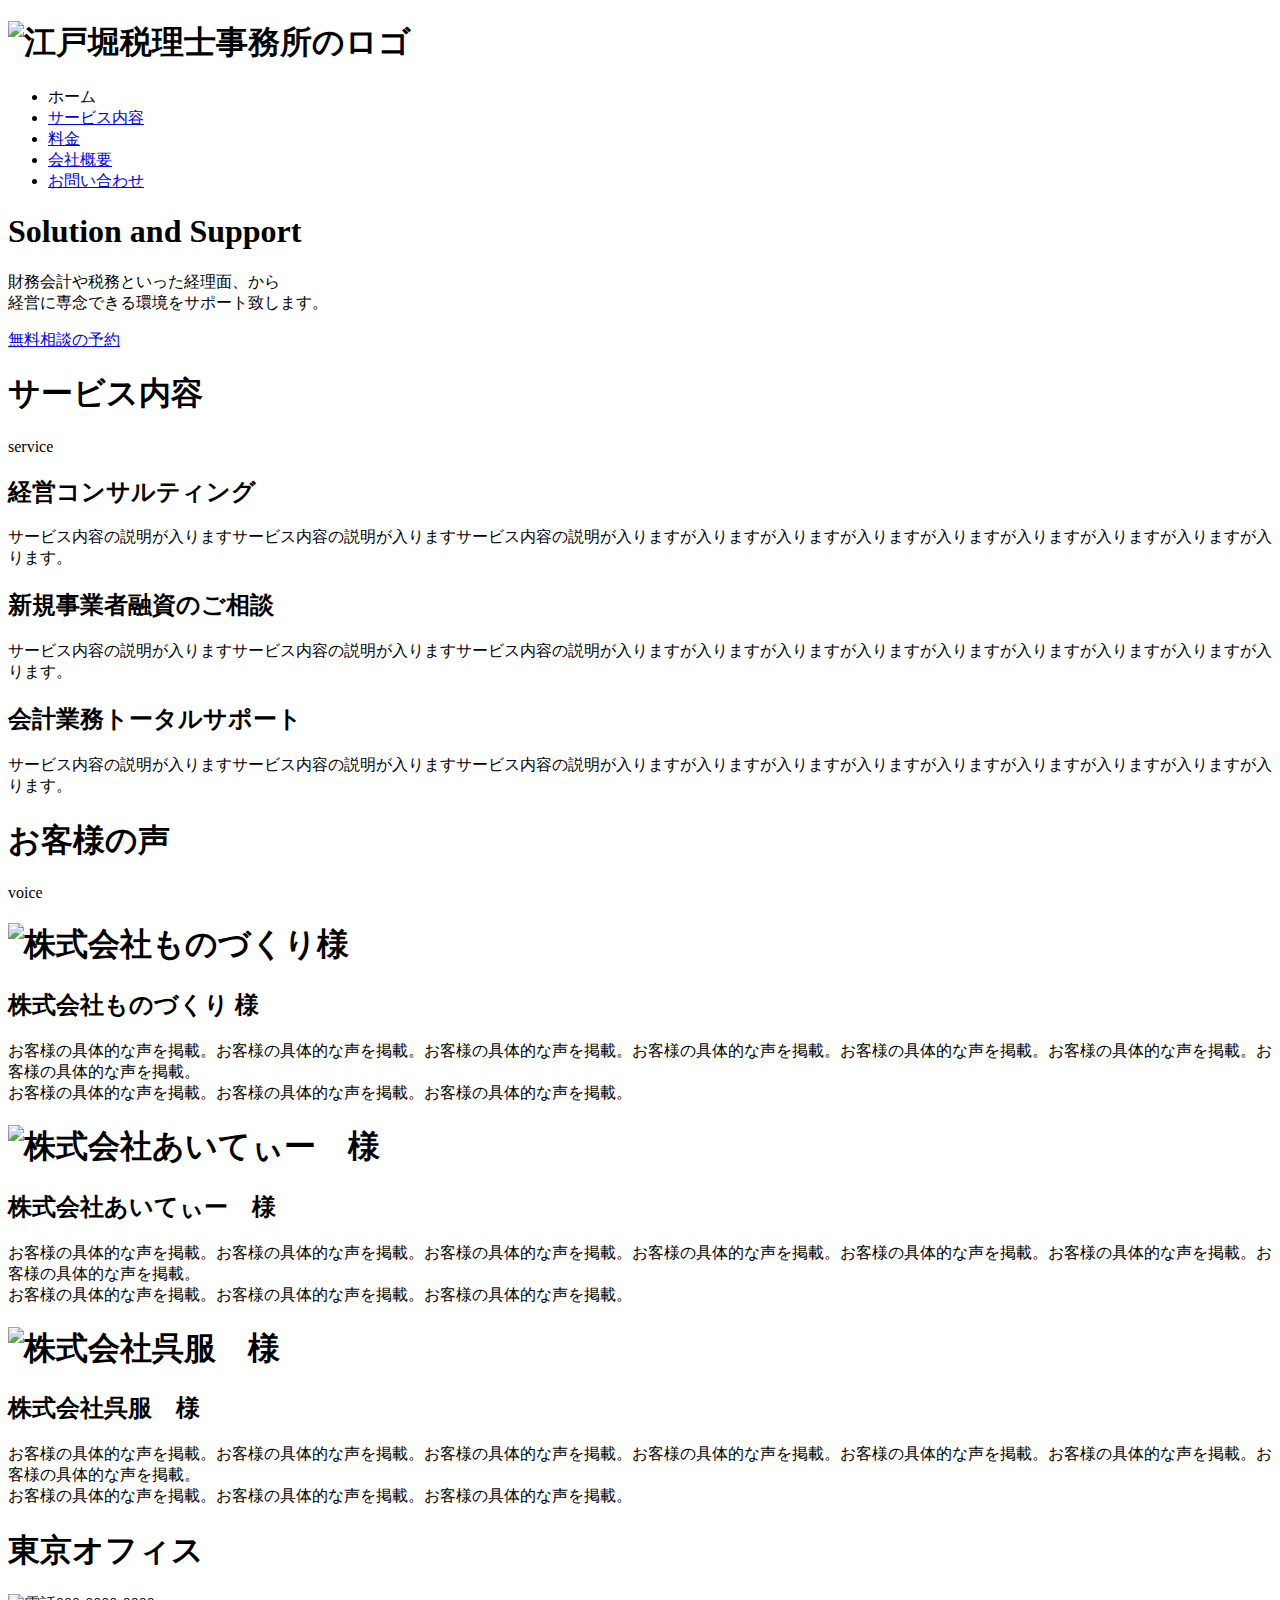
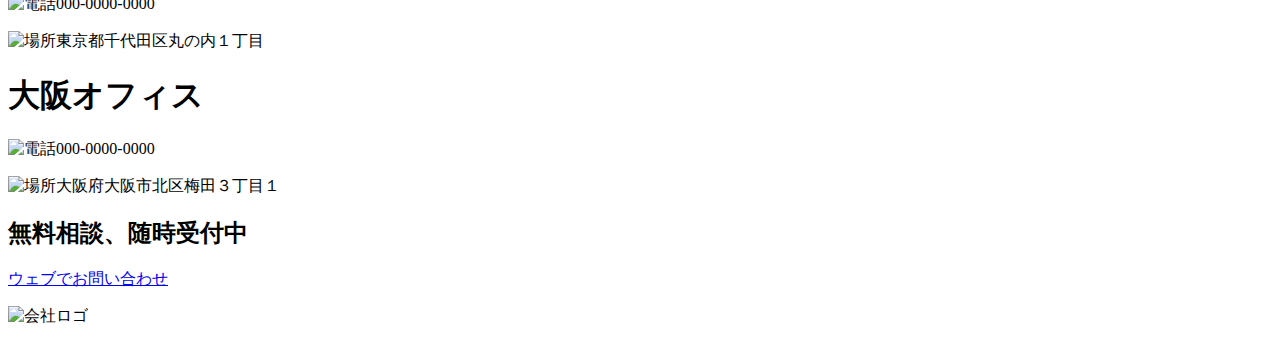
==== index.html @ 5363bdca "Create index.html" ====
<!DOCTYPE html>
<html lang="ja">

<head>
    <meta charset="UTF-8">
    <meta http-equiv="X-UA-Compatible" content="IE=edge">
    <meta name="viewport" content="width=device-width, initial-scale=1">
    <title>江戸堀税理士事務所</title>
    <link rel="stylesheet" href="css/reset.css">
    <link rel="stylesheet" href="css/index.css">
    <link rel="icon" href="img/blue.jpg" type="image/vnd.microsoft.icon">
</head>

<body>
    <header>
        <div class="inner flex">
            <div class="logo">
                <h1><img src="../税務署/img/logo.png" alt="江戸堀税理士事務所のロゴ"></h1>
            </div>
            <div class="top-menu">
                <nav>
                    <ul class="flex">
                        <li><a href="index.html"></a>ホーム</li>
                        <li><a href="#">サービス内容</a></li>
                        <li><a href="#">料金</a></li>
                        <li><a href="next.html">会社概要</a></li>
                        <li><a href="#">お問い合わせ</a></li>
                    </ul>
                </nav>
            </div>
        </div>
    </header>

    <main>
        <section>
            <div class="top-img">
                <div class="top-text">
                    <h1>Solution and Support</h1>
                    <p>財務会計や税務といった経理面、から<br>経営に専念できる環境をサポート致します。</p>
                    <a class="btn" href="#">無料相談の予約</a>
                </div>
            </div>
        </section>

        <section class="service">
            <div class="serviceContents">
                <h1>サービス内容</h1>
                <p>service</p>
            </div>
            <div class="item">
                <div class="menu">
                    <h2><span>経営コンサルティング</span></h2>
                    <p>サービス内容の説明が入りますサービス内容の説明が入りますサービス内容の説明が入りますが入りますが入りますが入りますが入りますが入りますが入りますが入りますが入ります。
                    </p>
                </div>
                <div class="menu">
                    <h2><span>新規事業者融資のご相談</span></h2>
                    <p>サービス内容の説明が入りますサービス内容の説明が入りますサービス内容の説明が入りますが入りますが入りますが入りますが入りますが入りますが入りますが入りますが入ります。
                    </p>
                </div>
                <div class="menu">
                    <h2><span>会計業務トータルサポート</span></h2>
                    <p>サービス内容の説明が入りますサービス内容の説明が入りますサービス内容の説明が入りますが入りますが入りますが入りますが入りますが入りますが入りますが入りますが入ります。
                    </p>
                </div>
            </div>
        </section>
        <section class="voice">
            <div class="Customervoice">
                <h1>お客様の声</h1>
                <p>voice</p>
            </div>
            <div class="Manufacturing">
                <div class="contain">
                    <h1><img src="../税務署/img/voice1.jpg" alt="株式会社ものづくり様"></h1>
                    <h2>株式会社ものづくり 様</h2>
                    <p>お客様の具体的な声を掲載。お客様の具体的な声を掲載。お客様の具体的な声を掲載。お客様の具体的な声を掲載。お客様の具体的な声を掲載。お客様の具体的な声を掲載。お客様の具体的な声を掲載。
                        <br>お客様の具体的な声を掲載。お客様の具体的な声を掲載。お客様の具体的な声を掲載。
                    </p>
                </div>
                <div class="contain">
                    <h1><img src="../税務署/img/voice2.jpg" alt="株式会社あいてぃー　様"></h1>
                    <h2>株式会社あいてぃー　様</h2>
                    <p>お客様の具体的な声を掲載。お客様の具体的な声を掲載。お客様の具体的な声を掲載。お客様の具体的な声を掲載。お客様の具体的な声を掲載。お客様の具体的な声を掲載。お客様の具体的な声を掲載。
                        <br>お客様の具体的な声を掲載。お客様の具体的な声を掲載。お客様の具体的な声を掲載。
                    </p>
                </div>
                <div class="contain">
                    <h1><img src="../税務署/img/voice3.jpg" alt="株式会社呉服　様"></h1>
                    <h2>株式会社呉服　様</h2>
                    <p>お客様の具体的な声を掲載。お客様の具体的な声を掲載。お客様の具体的な声を掲載。お客様の具体的な声を掲載。お客様の具体的な声を掲載。お客様の具体的な声を掲載。お客様の具体的な声を掲載。
                        <br>お客様の具体的な声を掲載。お客様の具体的な声を掲載。お客様の具体的な声を掲載。
                </div>
            </div>
        </section>
        <section class="web">
            <div class="alloffice">
                <div class="office">
                    <h1>東京オフィス</h1>
                    <p><img src="img/b.png" alt="電話">000-0000-0000</p>
                    <p><img src="img/a.png" alt="場所"><span>東京都千代田区丸の内１丁目</span></p>
                </div>
                <div class="office">
                    <h1>大阪オフィス</h1>
                    <p><img src="img/b.png" alt="電話">000-0000-0000</p>
                    <p><img src="img/a.png" alt="場所"><span>大阪府大阪市北区梅田３丁目１</span></p>
                </div>
                <div class="consultation">
                    <h2>無料相談、随時受付中</h2>
                    <a class="Contact" href="#">ウェブでお問い合わせ</a>
                </div>
            </div>

        </section>



    </main>
    <footer>
        <p><img src="../税務署/img/logo_footer.png" alt="会社ロゴ"></p>
    </footer>
</body>

</html>
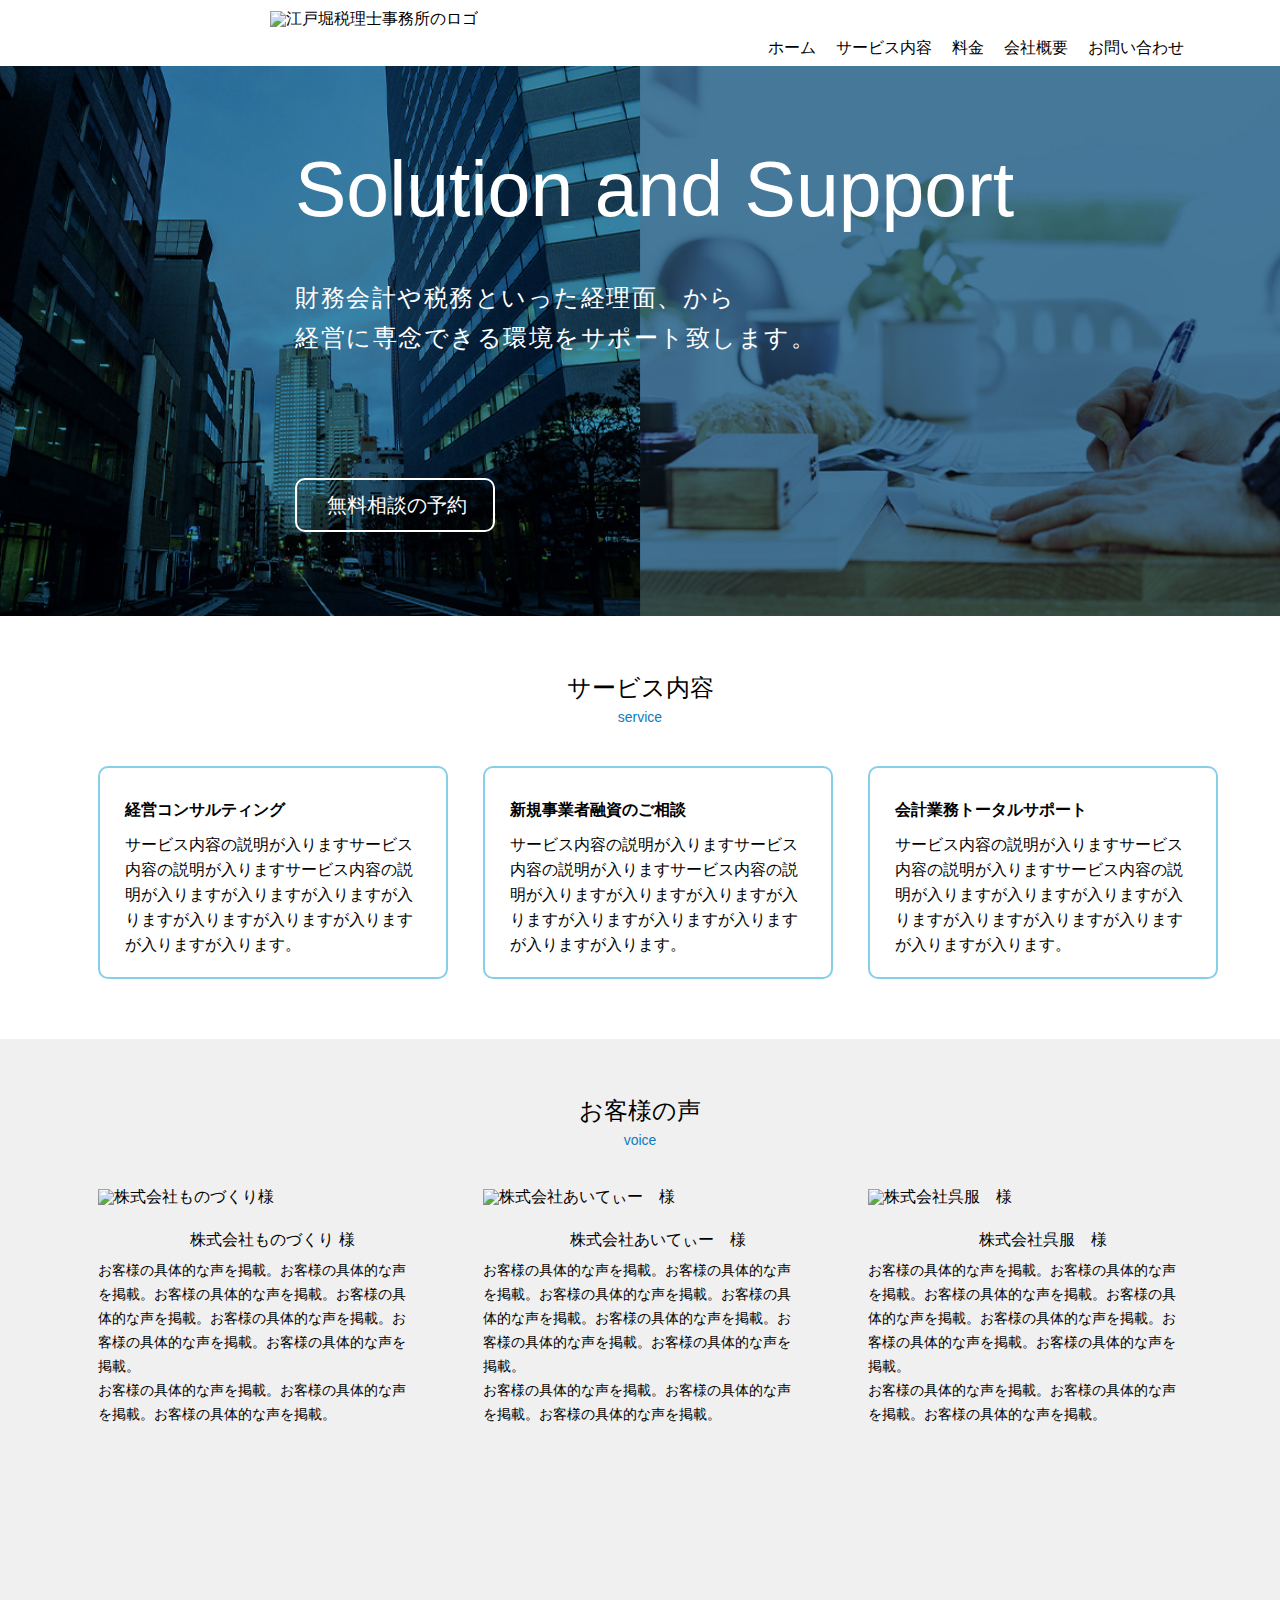
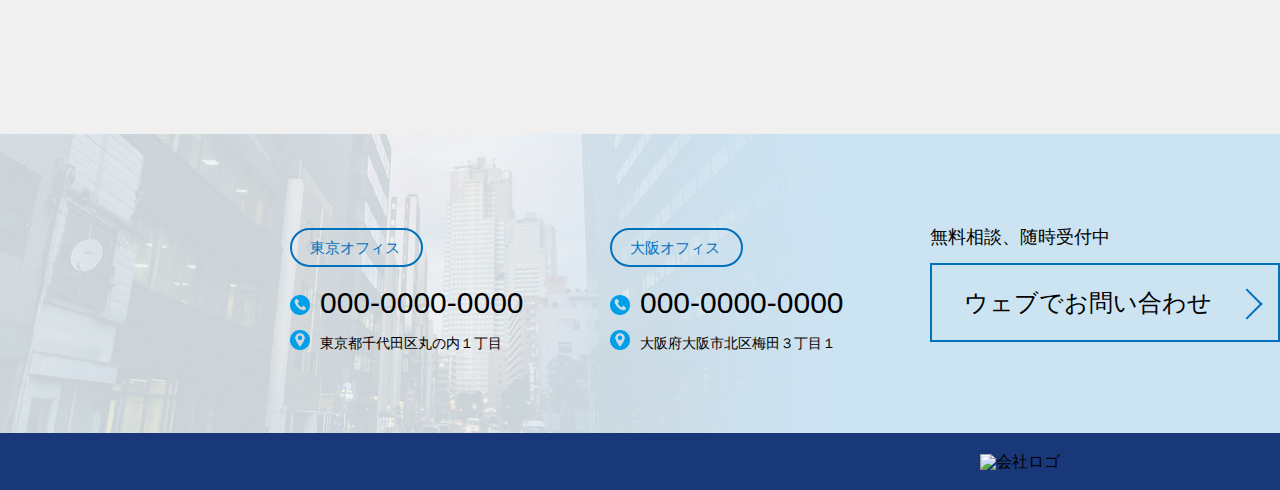
==== commit 7d23f4a5: "Add files via upload" ====
--- a/index.html
+++ b/index.html
@@ -1,124 +1,124 @@
-<!DOCTYPE html>
-<html lang="ja">
-
-<head>
-    <meta charset="UTF-8">
-    <meta http-equiv="X-UA-Compatible" content="IE=edge">
-    <meta name="viewport" content="width=device-width, initial-scale=1">
-    <title>江戸堀税理士事務所</title>
-    <link rel="stylesheet" href="css/reset.css">
-    <link rel="stylesheet" href="css/index.css">
-    <link rel="icon" href="img/blue.jpg" type="image/vnd.microsoft.icon">
-</head>
-
-<body>
-    <header>
-        <div class="inner flex">
-            <div class="logo">
-                <h1><img src="../税務署/img/logo.png" alt="江戸堀税理士事務所のロゴ"></h1>
-            </div>
-            <div class="top-menu">
-                <nav>
-                    <ul class="flex">
-                        <li><a href="index.html"></a>ホーム</li>
-                        <li><a href="#">サービス内容</a></li>
-                        <li><a href="#">料金</a></li>
-                        <li><a href="next.html">会社概要</a></li>
-                        <li><a href="#">お問い合わせ</a></li>
-                    </ul>
-                </nav>
-            </div>
-        </div>
-    </header>
-
-    <main>
-        <section>
-            <div class="top-img">
-                <div class="top-text">
-                    <h1>Solution and Support</h1>
-                    <p>財務会計や税務といった経理面、から<br>経営に専念できる環境をサポート致します。</p>
-                    <a class="btn" href="#">無料相談の予約</a>
-                </div>
-            </div>
-        </section>
-
-        <section class="service">
-            <div class="serviceContents">
-                <h1>サービス内容</h1>
-                <p>service</p>
-            </div>
-            <div class="item">
-                <div class="menu">
-                    <h2><span>経営コンサルティング</span></h2>
-                    <p>サービス内容の説明が入りますサービス内容の説明が入りますサービス内容の説明が入りますが入りますが入りますが入りますが入りますが入りますが入りますが入りますが入ります。
-                    </p>
-                </div>
-                <div class="menu">
-                    <h2><span>新規事業者融資のご相談</span></h2>
-                    <p>サービス内容の説明が入りますサービス内容の説明が入りますサービス内容の説明が入りますが入りますが入りますが入りますが入りますが入りますが入りますが入りますが入ります。
-                    </p>
-                </div>
-                <div class="menu">
-                    <h2><span>会計業務トータルサポート</span></h2>
-                    <p>サービス内容の説明が入りますサービス内容の説明が入りますサービス内容の説明が入りますが入りますが入りますが入りますが入りますが入りますが入りますが入りますが入ります。
-                    </p>
-                </div>
-            </div>
-        </section>
-        <section class="voice">
-            <div class="Customervoice">
-                <h1>お客様の声</h1>
-                <p>voice</p>
-            </div>
-            <div class="Manufacturing">
-                <div class="contain">
-                    <h1><img src="../税務署/img/voice1.jpg" alt="株式会社ものづくり様"></h1>
-                    <h2>株式会社ものづくり 様</h2>
-                    <p>お客様の具体的な声を掲載。お客様の具体的な声を掲載。お客様の具体的な声を掲載。お客様の具体的な声を掲載。お客様の具体的な声を掲載。お客様の具体的な声を掲載。お客様の具体的な声を掲載。
-                        <br>お客様の具体的な声を掲載。お客様の具体的な声を掲載。お客様の具体的な声を掲載。
-                    </p>
-                </div>
-                <div class="contain">
-                    <h1><img src="../税務署/img/voice2.jpg" alt="株式会社あいてぃー　様"></h1>
-                    <h2>株式会社あいてぃー　様</h2>
-                    <p>お客様の具体的な声を掲載。お客様の具体的な声を掲載。お客様の具体的な声を掲載。お客様の具体的な声を掲載。お客様の具体的な声を掲載。お客様の具体的な声を掲載。お客様の具体的な声を掲載。
-                        <br>お客様の具体的な声を掲載。お客様の具体的な声を掲載。お客様の具体的な声を掲載。
-                    </p>
-                </div>
-                <div class="contain">
-                    <h1><img src="../税務署/img/voice3.jpg" alt="株式会社呉服　様"></h1>
-                    <h2>株式会社呉服　様</h2>
-                    <p>お客様の具体的な声を掲載。お客様の具体的な声を掲載。お客様の具体的な声を掲載。お客様の具体的な声を掲載。お客様の具体的な声を掲載。お客様の具体的な声を掲載。お客様の具体的な声を掲載。
-                        <br>お客様の具体的な声を掲載。お客様の具体的な声を掲載。お客様の具体的な声を掲載。
-                </div>
-            </div>
-        </section>
-        <section class="web">
-            <div class="alloffice">
-                <div class="office">
-                    <h1>東京オフィス</h1>
-                    <p><img src="img/b.png" alt="電話">000-0000-0000</p>
-                    <p><img src="img/a.png" alt="場所"><span>東京都千代田区丸の内１丁目</span></p>
-                </div>
-                <div class="office">
-                    <h1>大阪オフィス</h1>
-                    <p><img src="img/b.png" alt="電話">000-0000-0000</p>
-                    <p><img src="img/a.png" alt="場所"><span>大阪府大阪市北区梅田３丁目１</span></p>
-                </div>
-                <div class="consultation">
-                    <h2>無料相談、随時受付中</h2>
-                    <a class="Contact" href="#">ウェブでお問い合わせ</a>
-                </div>
-            </div>
-
-        </section>
-
-
-
-    </main>
-    <footer>
-        <p><img src="../税務署/img/logo_footer.png" alt="会社ロゴ"></p>
-    </footer>
-</body>
-
-</html>
+<!DOCTYPE html>
+<html lang="ja">
+
+<head>
+    <meta charset="UTF-8">
+    <meta http-equiv="X-UA-Compatible" content="IE=edge">
+    <meta name="viewport" content="width=device-width, initial-scale=1">
+    <title>江戸堀税理士事務所</title>
+    <link rel="stylesheet" href="css/reset.css">
+    <link rel="stylesheet" href="css/index.css">
+    <link rel="icon" href="img/blue.jpg" type="image/vnd.microsoft.icon">
+</head>
+
+<body>
+    <header>
+        <div class="inner flex">
+            <div class="logo">
+                <h1><img src="../税務署/img/logo.png" alt="江戸堀税理士事務所のロゴ"></h1>
+            </div>
+            <div class="top-menu">
+                <nav>
+                    <ul class="flex">
+                        <li><a href="index.html"></a>ホーム</li>
+                        <li><a href="#">サービス内容</a></li>
+                        <li><a href="#">料金</a></li>
+                        <li><a href="next.html">会社概要</a></li>
+                        <li><a href="#">お問い合わせ</a></li>
+                    </ul>
+                </nav>
+            </div>
+        </div>
+    </header>
+
+    <main>
+        <section>
+            <div class="top-img">
+                <div class="top-text">
+                    <h1>Solution and Support</h1>
+                    <p>財務会計や税務といった経理面、から<br>経営に専念できる環境をサポート致します。</p>
+                    <a class="btn" href="#">無料相談の予約</a>
+                </div>
+            </div>
+        </section>
+
+        <section class="service">
+            <div class="serviceContents">
+                <h1>サービス内容</h1>
+                <p>service</p>
+            </div>
+            <div class="item">
+                <div class="menu">
+                    <h2><span>経営コンサルティング</span></h2>
+                    <p>サービス内容の説明が入りますサービス内容の説明が入りますサービス内容の説明が入りますが入りますが入りますが入りますが入りますが入りますが入りますが入りますが入ります。
+                    </p>
+                </div>
+                <div class="menu">
+                    <h2><span>新規事業者融資のご相談</span></h2>
+                    <p>サービス内容の説明が入りますサービス内容の説明が入りますサービス内容の説明が入りますが入りますが入りますが入りますが入りますが入りますが入りますが入りますが入ります。
+                    </p>
+                </div>
+                <div class="menu">
+                    <h2><span>会計業務トータルサポート</span></h2>
+                    <p>サービス内容の説明が入りますサービス内容の説明が入りますサービス内容の説明が入りますが入りますが入りますが入りますが入りますが入りますが入りますが入りますが入ります。
+                    </p>
+                </div>
+            </div>
+        </section>
+        <section class="voice">
+            <div class="Customervoice">
+                <h1>お客様の声</h1>
+                <p>voice</p>
+            </div>
+            <div class="Manufacturing">
+                <div class="contain">
+                    <h1><img src="../税務署/img/voice1.jpg" alt="株式会社ものづくり様"></h1>
+                    <h2>株式会社ものづくり 様</h2>
+                    <p>お客様の具体的な声を掲載。お客様の具体的な声を掲載。お客様の具体的な声を掲載。お客様の具体的な声を掲載。お客様の具体的な声を掲載。お客様の具体的な声を掲載。お客様の具体的な声を掲載。
+                        <br>お客様の具体的な声を掲載。お客様の具体的な声を掲載。お客様の具体的な声を掲載。
+                    </p>
+                </div>
+                <div class="contain">
+                    <h1><img src="../税務署/img/voice2.jpg" alt="株式会社あいてぃー　様"></h1>
+                    <h2>株式会社あいてぃー　様</h2>
+                    <p>お客様の具体的な声を掲載。お客様の具体的な声を掲載。お客様の具体的な声を掲載。お客様の具体的な声を掲載。お客様の具体的な声を掲載。お客様の具体的な声を掲載。お客様の具体的な声を掲載。
+                        <br>お客様の具体的な声を掲載。お客様の具体的な声を掲載。お客様の具体的な声を掲載。
+                    </p>
+                </div>
+                <div class="contain">
+                    <h1><img src="../税務署/img/voice3.jpg" alt="株式会社呉服　様"></h1>
+                    <h2>株式会社呉服　様</h2>
+                    <p>お客様の具体的な声を掲載。お客様の具体的な声を掲載。お客様の具体的な声を掲載。お客様の具体的な声を掲載。お客様の具体的な声を掲載。お客様の具体的な声を掲載。お客様の具体的な声を掲載。
+                        <br>お客様の具体的な声を掲載。お客様の具体的な声を掲載。お客様の具体的な声を掲載。
+                </div>
+            </div>
+        </section>
+        <section class="web">
+            <div class="alloffice">
+                <div class="office">
+                    <h1>東京オフィス</h1>
+                    <p><img src="img/b.png" alt="電話">000-0000-0000</p>
+                    <p><img src="img/a.png" alt="場所"><span>東京都千代田区丸の内１丁目</span></p>
+                </div>
+                <div class="office">
+                    <h1>大阪オフィス</h1>
+                    <p><img src="img/b.png" alt="電話">000-0000-0000</p>
+                    <p><img src="img/a.png" alt="場所"><span>大阪府大阪市北区梅田３丁目１</span></p>
+                </div>
+                <div class="consultation">
+                    <h2>無料相談、随時受付中</h2>
+                    <a class="Contact" href="#">ウェブでお問い合わせ</a>
+                </div>
+            </div>
+
+        </section>
+
+
+
+    </main>
+    <footer>
+        <p><img src="../税務署/img/logo_footer.png" alt="会社ロゴ"></p>
+    </footer>
+</body>
+
+</html>--- a/css/index.css
+++ b/css/index.css
@@ -0,0 +1,402 @@
+@import url(common.css);
+.top-img {
+  background-image: url(../img/mv.jpg);
+  background-size: cover;
+  background-repeat: no-repeat;
+  background-position: center bottom;
+  height: 200px;
+  margin-top: 10px;
+}
+.top-text {
+  padding-left: 100px;
+  padding-top: 40px;
+}
+.top-text h1 {
+  font-size: 15px;
+  color: white;
+}
+.top-text p {
+  margin-top: 20px;
+  line-height: 15px;
+  color: white;
+  font-size: 5px;
+  letter-spacing: 1.5px;
+}
+.btn {
+  display: block;
+  text-decoration: none;
+  font-size: 10px;
+  width: 150px;
+  line-height: 25px;
+  margin-top: 40px;
+  border: 2px solid white;
+  color: white;
+  border-radius: 10px;
+  background: border-box;
+  padding-left: 40px;
+}
+.btn:hover {
+  opacity: 0.9;
+  /* 少し透明になる */
+}
+main section.service div.serviceContents {
+  font-size: 12px;
+  padding-top: 30px;
+  text-align: center;
+}
+main section.service .serviceContents p {
+  padding-top: 10px;
+  color: #117ac0;
+  font-size: 7px;
+  margin-bottom: 21px;
+}
+.item {
+  display: flex;
+  justify-content: center;
+  margin-bottom: 30px;
+}
+.menu {
+  flex-basis: 100%;
+  border: 2px solid skyblue;
+  border-radius: 10px;
+  padding-left: 15px;
+}
+.menu h2 {
+  padding-bottom: 10px;
+  font-weight: bold;
+}
+.menu p {
+  width: 100%;
+}
+main section.voice {
+  background-color: #f0f0f0;
+}
+main section.voice div.Customervoice h1 {
+  font-size: 24px;
+  padding-top: 60px;
+  text-align: center;
+}
+main section.voice div.Customervoice p {
+  padding-top: 10px;
+  color: #117ac0;
+  font-size: 14px;
+  margin-bottom: 42px;
+  text-align: center;
+}
+.contain {
+  margin-left: 35px;
+}
+.contain h1 img {
+  width: 520px;
+}
+.contain h2 {
+  padding-bottom: 10px;
+  font-size: 16px;
+  text-align: center;
+}
+.contain p {
+  font-size: 14px;
+  /* width: 400px; */
+  height: 162px;
+  line-height: 24px;
+
+}
+.contain img {
+  margin-bottom: 27px;
+}
+.web {
+  background-image: url(../img/bg_footer.jpg);
+  background-size: cover;
+  background-repeat: no-repeat;
+  background-position: center bottom;
+  height: 200px;
+  padding-left: 10px;
+}
+.alloffice {
+  display: flex;
+}
+.office {
+  margin-top: 40px;
+}
+.office h1 {
+  display: block;
+  font-size: 10px;
+  width: 100px;
+  line-height: 35px;
+  border: 2px solid #0071bc;
+  color: #0071bc;
+  padding-left: 18px;
+  border-radius: 30px;
+  margin-bottom: 21px;
+}
+.office p {
+  font-size: 10px;
+  margin-bottom: 5px;
+}
+.office p img {
+  width: 20px;
+  height: 20px;
+  margin-right: 5px;
+}
+.consultation {
+  margin-top: 50px;
+}
+.consultation h2 {
+  font-size: 9px;
+  margin-bottom: 17px;
+}
+.Contact {
+  position: relative;
+  display: inline-block;
+  text-decoration: none;
+  color: black;
+  font-size: 12px;
+  padding-left: 5px;
+  width: 150px;
+  line-height: 30px;
+  border: 2px solid #0071bc;
+}
+footer {
+  background-color: #183879;
+  padding: 20px;
+}
+footer p {
+  padding-left: 150px;
+}
+
+
+
+
+
+
+
+
+
+@media (min-width: 600px) {
+  .top-img {
+    background-image: url(../img/mv.jpg);
+    background-size: cover;
+    background-repeat: no-repeat;
+    background-position: center bottom;
+    height: 550px;
+    margin-top: 10px;
+  }
+  .top-text {
+    padding-left: 295px;
+    padding-top: 85px;
+  }
+  .top-text h1 {
+    font-size: 77px;
+    color: white;
+  }
+  .top-text p {
+    margin-top: 50px;
+    line-height: 40px;
+    color: white;
+    font-size: 24px;
+    letter-spacing: 1.5px;
+  }
+  .btn {
+    /* 表示形式をブロック */
+    display: block;
+    /* 下線無し */
+    text-decoration: none;
+    /* 文字サイズ20px */
+    font-size: 20px;
+    /* 要素の幅200px */
+    width: 200px;
+    /* 行の高さ50px */
+    line-height: 50px;
+    /* 外余白上50px */
+    margin-top: 120px;
+    /* 外側左余白10px */
+    /* margin-left: 20px; */
+    /*線2px 実線 白  */
+    border: 2px solid white;
+    /* 文字色 白 */
+    color: white;
+    /* 角丸10px */
+    border-radius: 10px;
+    /* 背景　初期値にする */
+    background: border-box;
+    padding-left: 30px;
+  }
+  .btn:hover {
+    opacity: 0.9;
+    /* 少し透明になる */
+  }
+  main section.service div.serviceContents {
+    font-size: 24px;
+    padding-top: 60px;
+    text-align: center;
+  }
+  main section.service .serviceContents p {
+    padding-top: 10px;
+    color: #117ac0;
+    font-size: 14px;
+    margin-bottom: 42px;
+  }
+  .item {
+    display: flex;
+    justify-content: center;
+    margin-bottom: 60px;
+  }
+  .menu {
+    flex-basis: 350px;
+    margin-left: 35px;
+    border: 2px solid skyblue;
+    border-radius: 10px;
+    padding-left: 25px;
+    line-height: 25px;
+    height: 206px;
+    padding-top: 29px;
+    padding-bottom: 180px;
+  }
+
+  .menu h2 {
+    padding-bottom: 10px;
+    font-weight: bold;
+  }
+
+  .menu p {
+    width: 300px;
+  }
+
+  main section.voice {
+    background-color: #f0f0f0;
+    height: 695px;
+  }
+  main section.voice div.Customervoice h1 {
+    font-size: 24px;
+    padding-top: 60px;
+    text-align: center;
+  }
+  main section.voice div.Customervoice p {
+    padding-top: 10px;
+    color: #117ac0;
+    font-size: 14px;
+    margin-bottom: 42px;
+    text-align: center;
+  }
+  .Manufacturing {
+    display: flex;
+    justify-content: center;
+    margin-bottom: 60px;
+  }
+  .contain {
+    flex-basis: 350px;
+    margin-left: 35px;
+  }
+  .contain h1 img {
+    width: 350px;
+  }
+  .contain h2 {
+    padding-bottom: 10px;
+    font-size: 16px;
+  }
+  .contain p {
+    font-size: 14px;
+    width: 315px;
+    height: 162px;
+    line-height: 24px;
+  }
+  .contain img {
+    margin-bottom: 27px;
+  }
+  .web {
+    background-image: url(../img/bg_footer.jpg);
+    background-size: cover;
+    background-repeat: no-repeat;
+    background-position: center bottom;
+    height: 299px;
+  }
+  .alloffice {
+    display: flex;
+    margin-left: 280px;
+  }
+  .office {
+    margin-top: 94px;
+    flex-basis: 265px;
+    margin-right: 80px;
+  }
+  .office h1 {
+    display: block;
+    font-size: 15px;
+    width: 133px;
+    line-height: 35px;
+    border: 2px solid #0071bc;
+    color: #0071bc;
+    padding-left: 18px;
+    border-radius: 30px;
+    margin-bottom: 21px;
+  }
+  .office p {
+    font-size: 30px;
+    margin-bottom: 5px;
+  }
+  .office p img {
+    width: 20px;
+    height: 20px;
+    margin-right: 10px;
+  }
+  .office p span {
+    font-size: 14px;
+  }
+  .consultation {
+    margin-top: 94px;
+  }
+  .consultation h2 {
+    font-size: 18px;
+    margin-bottom: 17px;
+  }
+  .Contact {
+    position: relative;
+    display: inline-block;
+    padding-right: 20px;
+    text-decoration: none;
+    color: black;
+    font-size: 24px;
+    padding-left: 32px;
+    width: 350px;
+    line-height: 75px;
+    border: 2px solid #0071bc;
+  }
+  .Contact::after {
+    content: "";
+    width: 20px;
+    height: 20px;
+    border: 0px;
+    border-top: solid 2px #0071bc;
+    border-right: solid 2px #0071bc;
+    -ms-transform: rotate(45deg);
+    -webkit-transform: rotate(45deg);
+    transform: rotate(45deg);
+    position: absolute;
+    top: 50%;
+    right: 0;
+    margin-top: -10px;
+    margin-right: 20px;
+  }
+  .Contact:hover::after {
+    animation: arrow 1.2s infinite;
+  }
+  @keyframes arrow {
+    50% {
+      right: 0.2em;
+      opacity: 1;
+    }
+    100% {
+      right: -0.4em;
+      opacity: 0;
+    }
+  }
+  footer {
+    bottom: 0;
+    background-color: #183879;
+    width: 100%;
+    padding: 20px;
+  }
+  footer p {
+    padding-left: 960px;
+  }
+}
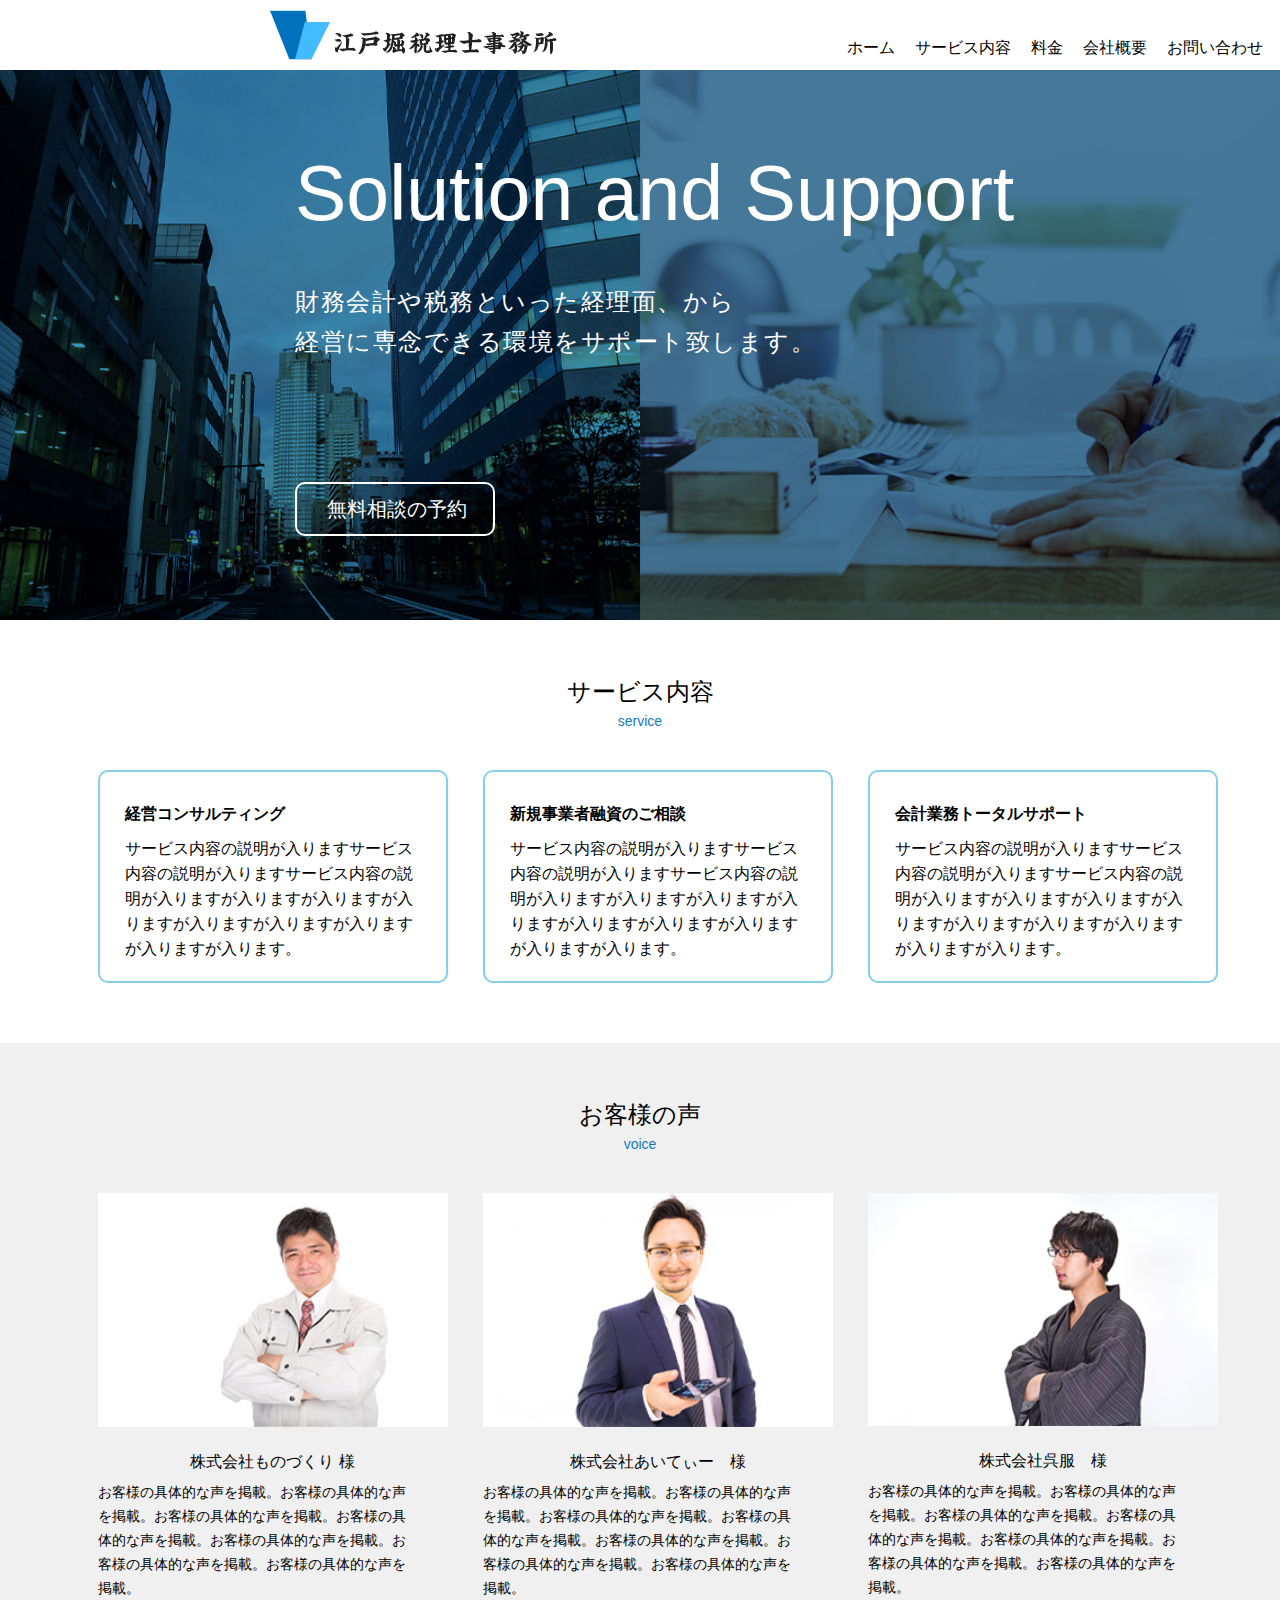
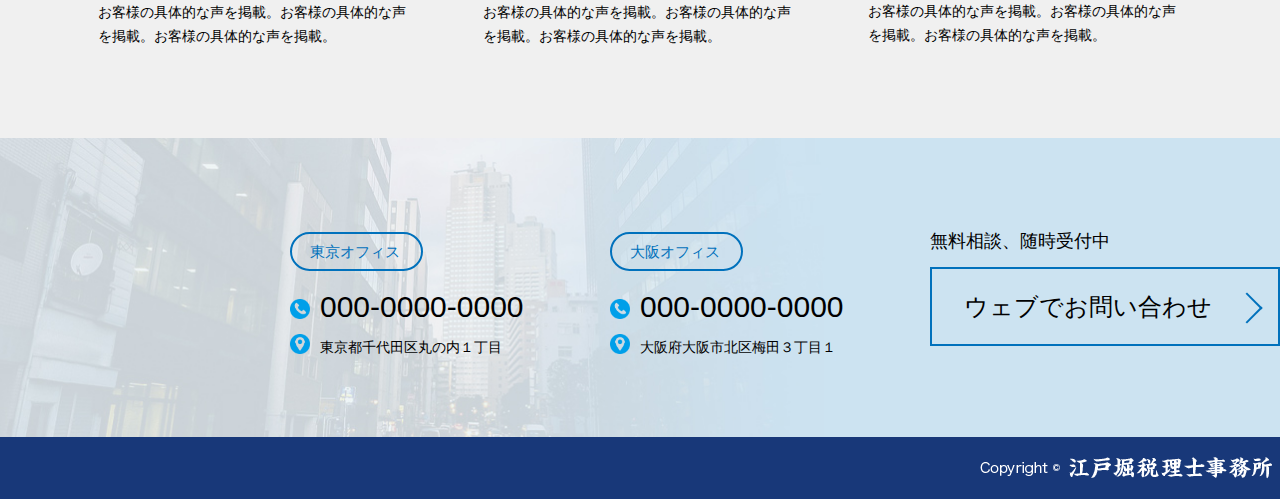
==== commit 2723db88: "Add files via upload" ====
--- a/index.html
+++ b/index.html
@@ -15,7 +15,7 @@
     <header>
         <div class="inner flex">
             <div class="logo">
-                <h1><img src="../税務署/img/logo.png" alt="江戸堀税理士事務所のロゴ"></h1>
+                <h1><img src="../img/logo.png" alt="江戸堀税理士事務所のロゴ"></h1>
             </div>
             <div class="top-menu">
                 <nav>
@@ -72,21 +72,21 @@
             </div>
             <div class="Manufacturing">
                 <div class="contain">
-                    <h1><img src="../税務署/img/voice1.jpg" alt="株式会社ものづくり様"></h1>
+                    <h1><img src="../img/voice1.jpg" alt="株式会社ものづくり様"></h1>
                     <h2>株式会社ものづくり 様</h2>
                     <p>お客様の具体的な声を掲載。お客様の具体的な声を掲載。お客様の具体的な声を掲載。お客様の具体的な声を掲載。お客様の具体的な声を掲載。お客様の具体的な声を掲載。お客様の具体的な声を掲載。
                         <br>お客様の具体的な声を掲載。お客様の具体的な声を掲載。お客様の具体的な声を掲載。
                     </p>
                 </div>
                 <div class="contain">
-                    <h1><img src="../税務署/img/voice2.jpg" alt="株式会社あいてぃー　様"></h1>
+                    <h1><img src="../img/voice2.jpg" alt="株式会社あいてぃー　様"></h1>
                     <h2>株式会社あいてぃー　様</h2>
                     <p>お客様の具体的な声を掲載。お客様の具体的な声を掲載。お客様の具体的な声を掲載。お客様の具体的な声を掲載。お客様の具体的な声を掲載。お客様の具体的な声を掲載。お客様の具体的な声を掲載。
                         <br>お客様の具体的な声を掲載。お客様の具体的な声を掲載。お客様の具体的な声を掲載。
                     </p>
                 </div>
                 <div class="contain">
-                    <h1><img src="../税務署/img/voice3.jpg" alt="株式会社呉服　様"></h1>
+                    <h1><img src="../img/voice3.jpg" alt="株式会社呉服　様"></h1>
                     <h2>株式会社呉服　様</h2>
                     <p>お客様の具体的な声を掲載。お客様の具体的な声を掲載。お客様の具体的な声を掲載。お客様の具体的な声を掲載。お客様の具体的な声を掲載。お客様の具体的な声を掲載。お客様の具体的な声を掲載。
                         <br>お客様の具体的な声を掲載。お客様の具体的な声を掲載。お客様の具体的な声を掲載。
@@ -117,7 +117,7 @@
 
     </main>
     <footer>
-        <p><img src="../税務署/img/logo_footer.png" alt="会社ロゴ"></p>
+        <p><img src="../img/logo_footer.png" alt="会社ロゴ"></p>
     </footer>
 </body>
 
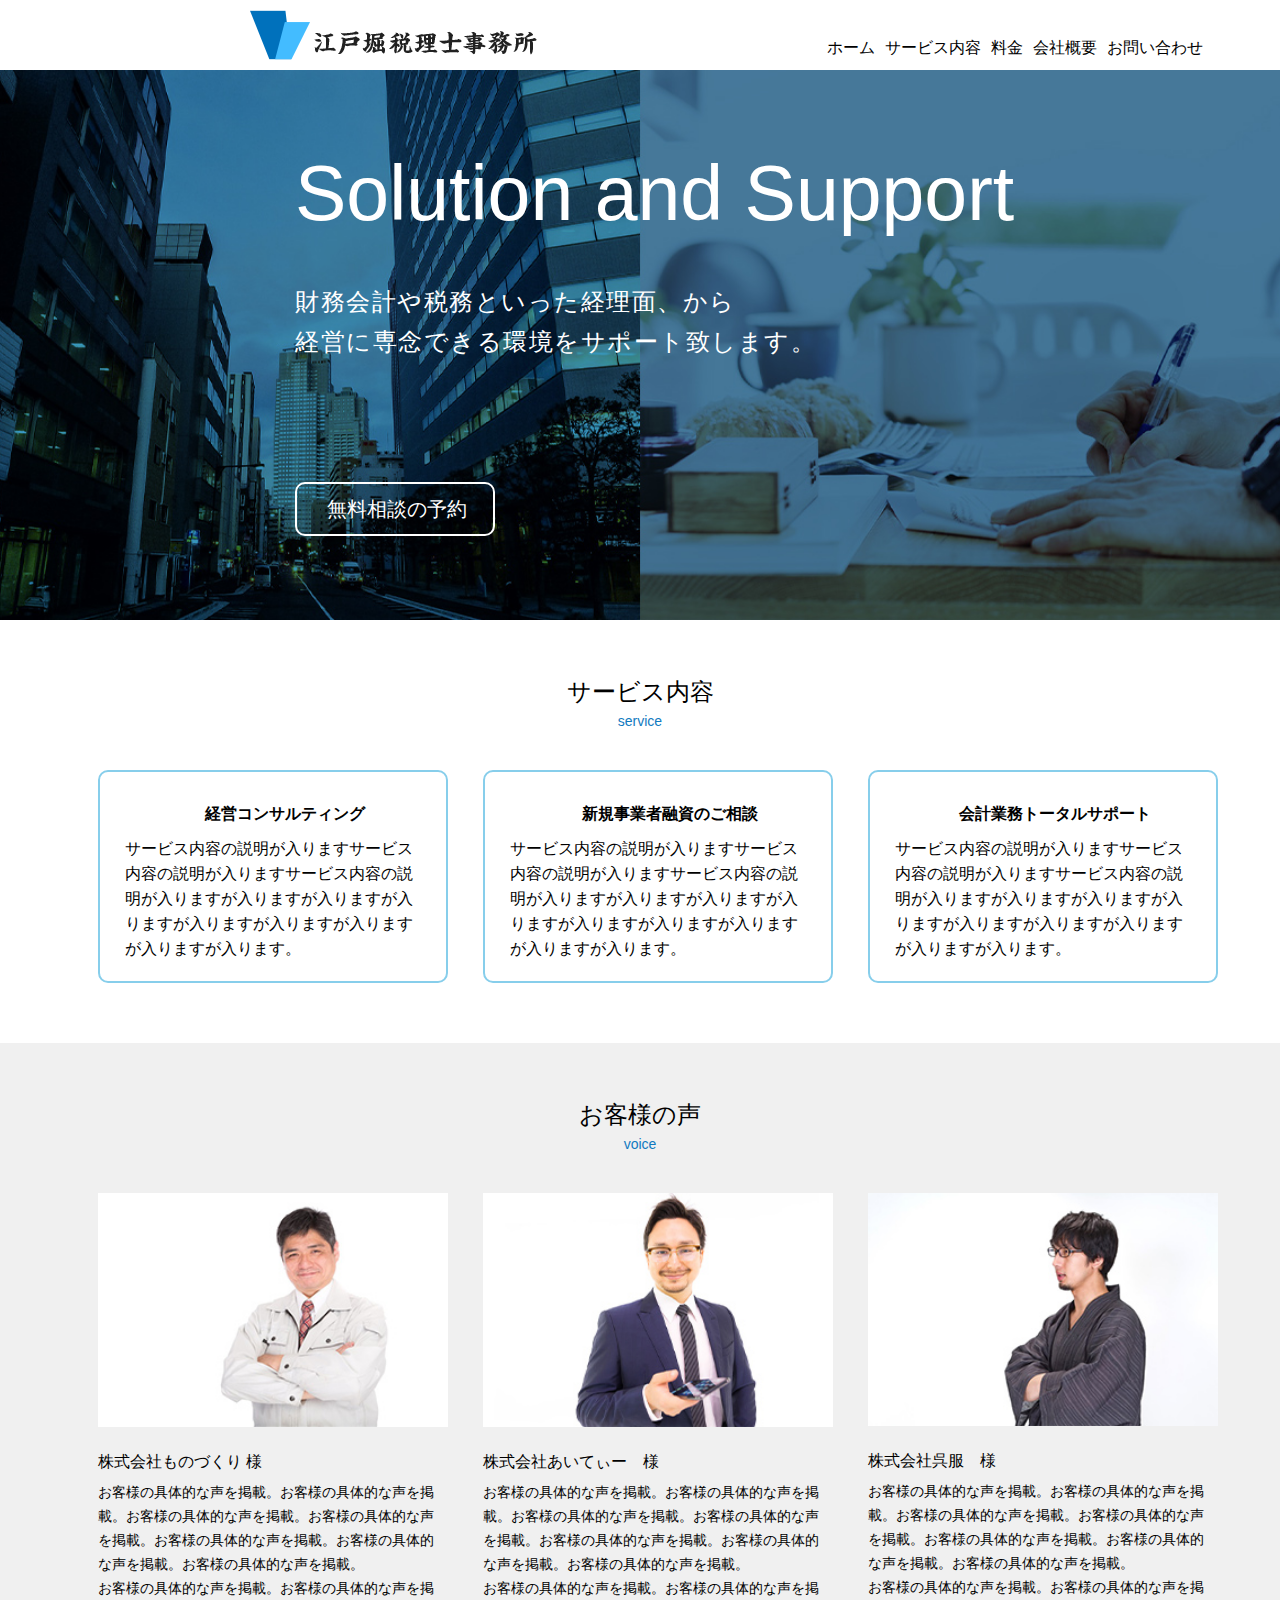
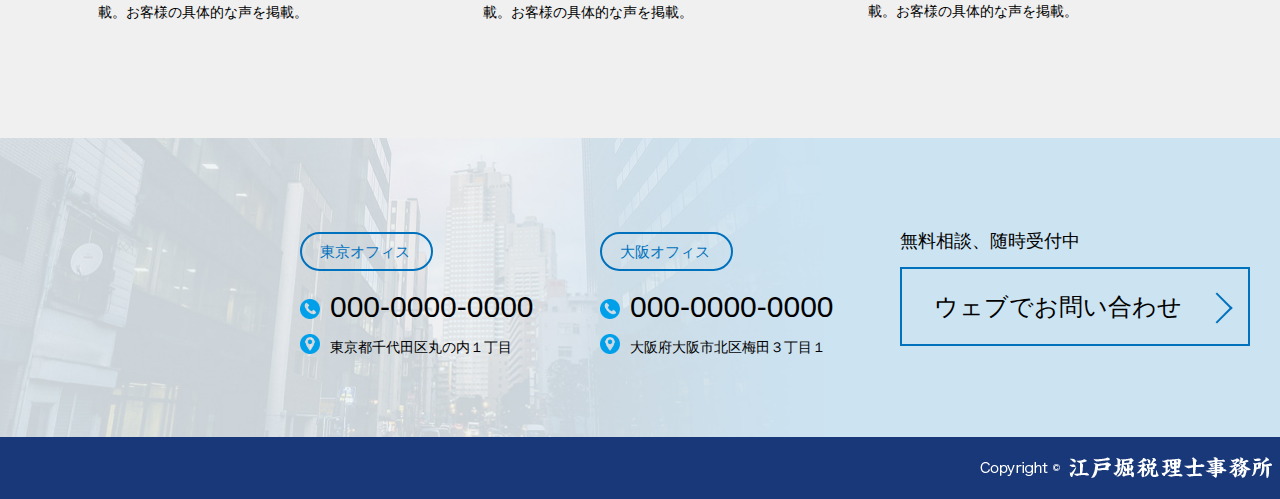
==== commit 74deebf4: "Add files via upload" ====
--- a/index.html
+++ b/index.html
@@ -11,23 +11,20 @@
     <link rel="icon" href="img/blue.jpg" type="image/vnd.microsoft.icon">
 </head>
 
+
 <body>
     <header>
-        <div class="inner flex">
-            <div class="logo">
-                <h1><img src="../img/logo.png" alt="江戸堀税理士事務所のロゴ"></h1>
-            </div>
-            <div class="top-menu">
-                <nav>
-                    <ul class="flex">
-                        <li><a href="index.html"></a>ホーム</li>
-                        <li><a href="#">サービス内容</a></li>
-                        <li><a href="#">料金</a></li>
-                        <li><a href="next.html">会社概要</a></li>
-                        <li><a href="#">お問い合わせ</a></li>
-                    </ul>
-                </nav>
-            </div>
+        <div class="logo">
+            <h1><img src="img/logo.png" alt="江戸堀税理士事務所のロゴ"></h1>
+            <nav>
+                <ul>
+                    <li><a href="index.html">ホーム</a></li>
+                    <li><a href="#">サービス内容</a></li>
+                    <li><a href="#">料金</a></li>
+                    <li><a href="next.html">会社概要</a></li>
+                    <li><a href="#">お問い合わせ</a></li>
+                </ul>
+            </nav>
         </div>
     </header>
 
@@ -72,21 +69,21 @@
             </div>
             <div class="Manufacturing">
                 <div class="contain">
-                    <h1><img src="../img/voice1.jpg" alt="株式会社ものづくり様"></h1>
+                    <h1><img src="img/voice1.jpg" alt="株式会社ものづくり様"></h1>
                     <h2>株式会社ものづくり 様</h2>
                     <p>お客様の具体的な声を掲載。お客様の具体的な声を掲載。お客様の具体的な声を掲載。お客様の具体的な声を掲載。お客様の具体的な声を掲載。お客様の具体的な声を掲載。お客様の具体的な声を掲載。
                         <br>お客様の具体的な声を掲載。お客様の具体的な声を掲載。お客様の具体的な声を掲載。
                     </p>
                 </div>
                 <div class="contain">
-                    <h1><img src="../img/voice2.jpg" alt="株式会社あいてぃー　様"></h1>
+                    <h1><img src="img/voice2.jpg" alt="株式会社あいてぃー　様"></h1>
                     <h2>株式会社あいてぃー　様</h2>
                     <p>お客様の具体的な声を掲載。お客様の具体的な声を掲載。お客様の具体的な声を掲載。お客様の具体的な声を掲載。お客様の具体的な声を掲載。お客様の具体的な声を掲載。お客様の具体的な声を掲載。
                         <br>お客様の具体的な声を掲載。お客様の具体的な声を掲載。お客様の具体的な声を掲載。
                     </p>
                 </div>
                 <div class="contain">
-                    <h1><img src="../img/voice3.jpg" alt="株式会社呉服　様"></h1>
+                    <h1><img src="img/voice3.jpg" alt="株式会社呉服　様"></h1>
                     <h2>株式会社呉服　様</h2>
                     <p>お客様の具体的な声を掲載。お客様の具体的な声を掲載。お客様の具体的な声を掲載。お客様の具体的な声を掲載。お客様の具体的な声を掲載。お客様の具体的な声を掲載。お客様の具体的な声を掲載。
                         <br>お客様の具体的な声を掲載。お客様の具体的な声を掲載。お客様の具体的な声を掲載。
@@ -117,7 +114,7 @@
 
     </main>
     <footer>
-        <p><img src="../img/logo_footer.png" alt="会社ロゴ"></p>
+        <p><img src="img/logo_footer.png" alt="会社ロゴ"></p>
     </footer>
 </body>
 
--- a/css/index.css
+++ b/css/index.css
@@ -1,108 +1,61 @@
 @import url(common.css);
+/* common */
 .top-img {
   background-image: url(../img/mv.jpg);
   background-size: cover;
   background-repeat: no-repeat;
   background-position: center bottom;
-  height: 200px;
   margin-top: 10px;
 }
 .top-text {
-  padding-left: 100px;
   padding-top: 40px;
 }
 .top-text h1 {
-  font-size: 15px;
   color: white;
 }
 .top-text p {
   margin-top: 20px;
   line-height: 15px;
   color: white;
-  font-size: 5px;
-  letter-spacing: 1.5px;
 }
 .btn {
   display: block;
   text-decoration: none;
-  font-size: 10px;
-  width: 150px;
-  line-height: 25px;
-  margin-top: 40px;
   border: 2px solid white;
   color: white;
   border-radius: 10px;
   background: border-box;
-  padding-left: 40px;
 }
 .btn:hover {
   opacity: 0.9;
   /* 少し透明になる */
 }
 main section.service div.serviceContents {
-  font-size: 12px;
-  padding-top: 30px;
   text-align: center;
 }
 main section.service .serviceContents p {
-  padding-top: 10px;
   color: #117ac0;
-  font-size: 7px;
-  margin-bottom: 21px;
 }
 .item {
   display: flex;
-  justify-content: center;
-  margin-bottom: 30px;
 }
 .menu {
-  flex-basis: 100%;
   border: 2px solid skyblue;
   border-radius: 10px;
-  padding-left: 15px;
 }
 .menu h2 {
   padding-bottom: 10px;
   font-weight: bold;
 }
-.menu p {
-  width: 100%;
-}
 main section.voice {
   background-color: #f0f0f0;
 }
 main section.voice div.Customervoice h1 {
-  font-size: 24px;
-  padding-top: 60px;
   text-align: center;
 }
 main section.voice div.Customervoice p {
-  padding-top: 10px;
   color: #117ac0;
-  font-size: 14px;
-  margin-bottom: 42px;
   text-align: center;
-}
-.contain {
-  margin-left: 35px;
-}
-.contain h1 img {
-  width: 520px;
-}
-.contain h2 {
-  padding-bottom: 10px;
-  font-size: 16px;
-  text-align: center;
-}
-.contain p {
-  font-size: 14px;
-  /* width: 400px; */
-  height: 162px;
-  line-height: 24px;
-
-}
-.contain img {
-  margin-bottom: 27px;
 }
 .web {
   background-image: url(../img/bg_footer.jpg);
@@ -110,74 +63,804 @@
   background-repeat: no-repeat;
   background-position: center bottom;
   height: 200px;
-  padding-left: 10px;
 }
 .alloffice {
   display: flex;
 }
-.office {
-  margin-top: 40px;
-}
 .office h1 {
   display: block;
-  font-size: 10px;
-  width: 100px;
-  line-height: 35px;
   border: 2px solid #0071bc;
   color: #0071bc;
-  padding-left: 18px;
-  border-radius: 30px;
-  margin-bottom: 21px;
-}
-.office p {
-  font-size: 10px;
-  margin-bottom: 5px;
-}
-.office p img {
-  width: 20px;
-  height: 20px;
-  margin-right: 5px;
-}
-.consultation {
-  margin-top: 50px;
-}
-.consultation h2 {
-  font-size: 9px;
-  margin-bottom: 17px;
 }
 .Contact {
   position: relative;
   display: inline-block;
   text-decoration: none;
   color: black;
-  font-size: 12px;
-  padding-left: 5px;
-  width: 150px;
-  line-height: 30px;
   border: 2px solid #0071bc;
 }
 footer {
   background-color: #183879;
-  padding: 20px;
-}
-footer p {
-  padding-left: 150px;
 }
 
-
-
-
-
-
-
-
-
-@media (min-width: 600px) {
+@media screen and (min-width: 480px) and (max-width: 700px) {
   .top-img {
-    background-image: url(../img/mv.jpg);
-    background-size: cover;
-    background-repeat: no-repeat;
-    background-position: center bottom;
+    height: 300px;
+  }
+  .top-text {
+    padding-top: 50px;
+    padding-left: 80px;
+  }
+  .top-text h1 {
+    font-size: 26px;
+  }
+  .top-text p {
+    margin-top: 50px;
+    line-height: 25px;
+    font-size: 15px;
+    letter-spacing: 1.5px;
+  }
+  .btn {
+    font-size: 15px;
+    width: 150px;
+    line-height: 50px;
+    margin-top: 30px;
+    border-radius: 10px;
+    padding-left: 20px;
+  }
+  main section.service div.serviceContents {
+    font-size: 15px;
+    padding-top: 30px;
+  }
+  main section.service .serviceContents p {
+    padding-top: 10px;
+    font-size: 14px;
+    margin-bottom: 42px;
+  }
+  .item {
+    margin-bottom: 60px;
+    justify-content: center;
+  }
+  .menu h2 {
+    padding-bottom: 10px;
+    font-size: 13px;
+    text-align: center;
+  }
+  main section.voice div.Customervoice h1 {
+    font-size: 15px;
+    padding-top: 20px;
+  }
+  main section.voice div.Customervoice p {
+    padding-top: 10px;
+    font-size: 14px;
+    margin-bottom: 42px;
+  }
+  .contain h1 img {
+    width: 100%;
+  }
+  .contain h2 {
+    padding-bottom: 10px;
+    font-size: 16px;
+    text-align: center;
+  }
+  .contain p {
+    font-size: 14px;
+    width: 450px;
+    height: 162px;
+    line-height: 24px;
+    margin-left: 20px;
+  }
+  .contain img {
+    margin-bottom: 27px;
+  }
+  .web {
+    height: 299px;
+  }
+  .office {
+    margin-top: 80px;
+    margin-right: 5px;
+  }
+  .office h1 {
+    font-size: 15px;
+    width: 133px;
+    line-height: 35px;
+    padding-left: 18px;
+    margin-bottom: 21px;
+    border-radius: 20px;
+  }
+  .office p {
+    font-size: 13px;
+    margin-bottom: 10px;
+    margin-top: 10px;
+  }
+  .office p img {
+    width: 15px;
+    height: 15px;
+    margin-right: 5px;
+  }
+  .office p span {
+    font-size: 5px;
+  }
+  .consultation {
+    margin-top: 90px;
+  }
+  .consultation h2 {
+    font-size: 15px;
+    margin-bottom: 20px;
+  }
+  .Contact {
+    padding-right: 20px;
+    font-size: 12px;
+    padding-left: 15px;
+    width: 160px;
+    line-height: 50px;
+  }
+  .Contact::after {
+    content: "";
+    width: 10px;
+    height: 10px;
+    border: 0px;
+    border-top: solid 2px #0071bc;
+    border-right: solid 2px #0071bc;
+    -ms-transform: rotate(45deg);
+    -webkit-transform: rotate(45deg);
+    transform: rotate(45deg);
+    position: absolute;
+    top: 50%;
+    right: 0;
+    margin-top: -6px;
+    margin-right: 8px;
+  }
+  .Contact:hover::after {
+    animation: arrow 1.2s infinite;
+  }
+  @keyframes arrow {
+    50% {
+      right: 0.2em;
+      opacity: 1;
+    }
+    100% {
+      right: -0.4em;
+      opacity: 0;
+    }
+  }
+  footer {
+    width: 100%;
+    padding: 20px;
+  }
+  footer p {
+    padding-left: 150px;
+  }
+}
+@media screen and (min-width: 600px) and (max-width: 700px) {
+  .top-img {
+    height: 300px;
+  }
+  .top-text {
+    padding-top: 50px;
+    padding-left: 180px;
+  }
+  .top-text h1 {
+    font-size: 26px;
+  }
+  .top-text p {
+    margin-top: 50px;
+    line-height: 30px;
+    font-size: 15px;
+    letter-spacing: 1.5px;
+  }
+  .btn {
+    font-size: 15px;
+    width: 150px;
+    line-height: 50px;
+    margin-top: 30px;
+    border-radius: 10px;
+    padding-left: 20px;
+  }
+  main section.service div.serviceContents {
+    font-size: 15px;
+    padding-top: 30px;
+  }
+  main section.service .serviceContents p {
+    padding-top: 10px;
+    font-size: 14px;
+    margin-bottom: 42px;
+  }
+  .item {
+    margin-bottom: 60px;
+    justify-content: center;
+  }
+  .menu h2 {
+    padding-bottom: 10px;
+    text-align: center;
+  }
+  main section.voice div.Customervoice h1 {
+    font-size: 15px;
+    padding-top: 20px;
+  }
+  main section.voice div.Customervoice p {
+    padding-top: 10px;
+    font-size: 14px;
+    margin-bottom: 42px;
+  }
+  .Manufacturing {
+    display: flex;
+    /* margin-bottom: 60px; */
+  }
+  .contain {
+    flex-basis: 100%;
+  }
+  .contain h1 img {
+    width: 100%;
+  }
+  .contain h2 {
+    padding-bottom: 10px;
+    font-size: 16px;
+    text-align: center;
+  }
+  .contain p {
+    font-size: 10px;
+    width: 170px;
+    height: 162px;
+    line-height: 15px;
+    margin-left: 10px;
+  }
+  .contain img {
+    margin-bottom: 27px;
+  }
+  .web {
+    height: 299px;
+  }
+  .office {
+    margin-top: 80px;
+    margin-right: 10px;
+    width: 200px;
+    margin-left: 10px;
+  }
+  .office h1 {
+    font-size: 15px;
+    width: 133px;
+    line-height: 35px;
+    padding-left: 18px;
+    margin-bottom: 21px;
+    border-radius: 20px;
+  }
+  .office p {
+    font-size: 17px;
+    margin-bottom: 10px;
+    margin-top: 10px;
+  }
+  .office p img {
+    width: 15px;
+    height: 15px;
+    margin-right: 5px;
+  }
+  .office p span {
+    font-size: 10px;
+  }
+  .consultation {
+    margin-top: 90px;
+  }
+  .consultation h2 {
+    font-size: 15px;
+    margin-bottom: 20px;
+  }
+  .Contact {
+    padding-right: 20px;
+    font-size: 12px;
+    padding-left: 15px;
+    width: 160px;
+    line-height: 50px;
+  }
+  .Contact::after {
+    content: "";
+    width: 10px;
+    height: 10px;
+    border: 0px;
+    border-top: solid 2px #0071bc;
+    border-right: solid 2px #0071bc;
+    -ms-transform: rotate(45deg);
+    -webkit-transform: rotate(45deg);
+    transform: rotate(45deg);
+    position: absolute;
+    top: 50%;
+    right: 0;
+    margin-top: -6px;
+    margin-right: 8px;
+  }
+  .Contact:hover::after {
+    animation: arrow 1.2s infinite;
+  }
+  @keyframes arrow {
+    50% {
+      right: 0.2em;
+      opacity: 1;
+    }
+    100% {
+      right: -0.4em;
+      opacity: 0;
+    }
+  }
+  footer {
+    width: 100%;
+    padding: 20px;
+  }
+  footer p {
+    padding-left: 300px;
+  }
+}
+@media screen and (min-width: 700px) and (max-width: 800px) {
+  .top-img {
+    height: 550px;
+  }
+  .top-text {
+    padding-top: 85px;
+    padding-left: 250px;
+  }
+  .top-text h1 {
+    font-size: 39px;
+  }
+  .top-text p {
+    margin-top: 50px;
+    line-height: 40px;
+    font-size: 20px;
+    letter-spacing: 1.5px;
+  }
+  .btn {
+    font-size: 20px;
+    width: 200px;
+    line-height: 50px;
+    margin-top: 120px;
+    border-radius: 10px;
+    padding-left: 30px;
+  }
+  main section.service div.serviceContents {
+    font-size: 15px;
+    padding-top: 30px;
+  }
+  main section.service .serviceContents p {
+    padding-top: 10px;
+    font-size: 14px;
+    margin-bottom: 42px;
+  }
+  .item {
+    margin-bottom: 60px;
+    justify-content: center;
+  }
+  .menu h2 {
+    padding-bottom: 10px;
+    text-align: center;
+  }
+  main section.voice div.Customervoice h1 {
+    font-size: 15px;
+    padding-top: 20px;
+  }
+  main section.voice div.Customervoice p {
+    padding-top: 10px;
+    font-size: 14px;
+    margin-bottom: 42px;
+  }
+  .Manufacturing {
+    display: flex;
+  }
+  .contain {
+    flex-basis: 100%;
+  }
+  .contain h1 img {
+    width: 100%;
+  }
+  .contain h2 {
+    padding-bottom: 10px;
+    font-size: 16px;
+    text-align: center;
+  }
+  .contain p {
+    font-size: 10px;
+    width: 100%;
+    height: 250px;
+    line-height: 25px;
+    margin-left: 10px;
+  }
+  .contain img {
+    margin-bottom: 27px;
+  }
+  .web {
+    height: 299px;
+  }
+  .alloffice {
+    margin-left: 50px;
+  }
+  .office {
+    margin-top: 94px;
+  }
+  .office h1 {
+    font-size: 15px;
+    width: 133px;
+    line-height: 35px;
+    padding-left: 18px;
+    margin-bottom: 21px;
+    border-radius: 20px;
+  }
+  .office p {
+    font-size: 15px;
+    margin-bottom: 5px;
+    width: 250px;
+  }
+  .office p img {
+    width: 20px;
+    height: 20px;
+    margin-right: 10px;
+  }
+  .office p span {
+    font-size: 14px;
+  }
+  .consultation {
+    margin-top: 90px;
+  }
+  .consultation h2 {
+    font-size: 15px;
+    margin-bottom: 20px;
+  }
+  .Contact {
+    padding-right: 20px;
+    font-size: 12px;
+    padding-left: 15px;
+    width: 160px;
+    line-height: 50px;
+  }
+  .Contact::after {
+    content: "";
+    width: 10px;
+    height: 10px;
+    border: 0px;
+    border-top: solid 2px #0071bc;
+    border-right: solid 2px #0071bc;
+    -ms-transform: rotate(45deg);
+    -webkit-transform: rotate(45deg);
+    transform: rotate(45deg);
+    position: absolute;
+    top: 50%;
+    right: 0;
+    margin-top: -6px;
+    margin-right: 8px;
+  }
+  .Contact:hover::after {
+    animation: arrow 1.2s infinite;
+  }
+  @keyframes arrow {
+    50% {
+      right: 0.2em;
+      opacity: 1;
+    }
+    100% {
+      right: -0.4em;
+      opacity: 0;
+    }
+  }
+  footer {
+    width: 100%;
+    padding: 20px;
+  }
+  footer p {
+    padding-left: 400px;
+  }
+}
+@media screen and (min-width: 800px) and (max-width: 960px) {
+  .top-img {
+    height: 550px;
+  }
+  .top-text {
+    padding-top: 85px;
+    padding-left: 250px;
+  }
+  .top-text h1 {
+    font-size: 39px;
+  }
+  .top-text p {
+    margin-top: 50px;
+    line-height: 40px;
+    font-size: 20px;
+    letter-spacing: 1.5px;
+  }
+  .btn {
+    font-size: 20px;
+    width: 200px;
+    line-height: 50px;
+    margin-top: 120px;
+    border-radius: 10px;
+    padding-left: 30px;
+  }
+  main section.service div.serviceContents {
+    font-size: 15px;
+    padding-top: 30px;
+  }
+  main section.service .serviceContents p {
+    padding-top: 10px;
+    font-size: 14px;
+    margin-bottom: 42px;
+  }
+  .item {
+    margin-bottom: 60px;
+    justify-content: center;
+  }
+  .menu h2 {
+    padding-bottom: 10px;
+    text-align: center;
+  }
+  main section.voice div.Customervoice h1 {
+    font-size: 15px;
+    padding-top: 20px;
+  }
+  main section.voice div.Customervoice p {
+    padding-top: 10px;
+    font-size: 14px;
+    margin-bottom: 42px;
+  }
+  .Manufacturing {
+    display: flex;
+  }
+  .contain {
+    flex-basis: 100%;
+  }
+  .contain h1 img {
+    width: 100%;
+  }
+  .contain h2 {
+    padding-bottom: 10px;
+    font-size: 16px;
+    text-align: center;
+  }
+  .contain p {
+    font-size: 10px;
+    width: 100%;
+    height: 250px;
+    line-height: 25px;
+    margin-left: 10px;
+  }
+  .contain img {
+    margin-bottom: 27px;
+  }
+  .web {
+    height: 299px;
+  }
+  .alloffice {
+    margin-left: 150px;
+  }
+  .office {
+    margin-top: 94px;
+  }
+  .office h1 {
+    font-size: 15px;
+    width: 133px;
+    line-height: 35px;
+    padding-left: 18px;
+    margin-bottom: 21px;
+    border-radius: 20px;
+  }
+  .office p {
+    font-size: 15px;
+    margin-bottom: 5px;
+    width: 250px;
+  }
+  .office p img {
+    width: 20px;
+    height: 20px;
+    margin-right: 10px;
+  }
+  .office p span {
+    font-size: 14px;
+  }
+  .consultation {
+    margin-top: 90px;
+  }
+  .consultation h2 {
+    font-size: 15px;
+    margin-bottom: 20px;
+  }
+  .Contact {
+    padding-right: 20px;
+    font-size: 12px;
+    padding-left: 15px;
+    width: 160px;
+    line-height: 50px;
+  }
+  .Contact::after {
+    content: "";
+    width: 10px;
+    height: 10px;
+    border: 0px;
+    border-top: solid 2px #0071bc;
+    border-right: solid 2px #0071bc;
+    -ms-transform: rotate(45deg);
+    -webkit-transform: rotate(45deg);
+    transform: rotate(45deg);
+    position: absolute;
+    top: 50%;
+    right: 0;
+    margin-top: -6px;
+    margin-right: 8px;
+  }
+  .Contact:hover::after {
+    animation: arrow 1.2s infinite;
+  }
+  @keyframes arrow {
+    50% {
+      right: 0.2em;
+      opacity: 1;
+    }
+    100% {
+      right: -0.4em;
+      opacity: 0;
+    }
+  }
+  footer {
+    width: 100%;
+    padding: 20px;
+  }
+  footer p {
+    padding-left: 500px;
+  }
+}
+@media screen and (min-width: 960px) and (max-width: 1280px) {
+  .top-img {
+    height: 550px;
+  }
+  .top-text {
+    padding-top: 85px;
+    padding-left: 250px;
+  }
+  .top-text h1 {
+    font-size: 60px;
+  }
+  .top-text p {
+    margin-top: 50px;
+    line-height: 40px;
+    font-size: 24px;
+    letter-spacing: 1.5px;
+  }
+  .btn {
+    font-size: 20px;
+    width: 200px;
+    line-height: 50px;
+    margin-top: 120px;
+    border-radius: 10px;
+    padding-left: 30px;
+  }
+  main section.service div.serviceContents {
+    font-size: 15px;
+    padding-top: 30px;
+  }
+  main section.service .serviceContents p {
+    padding-top: 10px;
+    font-size: 14px;
+    margin-bottom: 42px;
+  }
+  .item {
+    margin-bottom: 60px;
+    justify-content: center;
+  }
+  .menu h2 {
+    padding-bottom: 10px;
+    text-align: center;
+  }
+  main section.voice div.Customervoice h1 {
+    font-size: 15px;
+    padding-top: 20px;
+  }
+  main section.voice div.Customervoice p {
+    padding-top: 10px;
+    font-size: 14px;
+    margin-bottom: 42px;
+  }
+  .Manufacturing {
+    display: flex;
+    justify-content: center;
+  }
+  .contain {
+    flex-basis: 350px;
+    margin-left: 35px;
+  }
+  .contain h1 img {
+    width: 100%;
+  }
+  .contain h2 {
+    padding-bottom: 10px;
+    font-size: 16px;
+  }
+  .contain p {
+    font-size: 14px;
+    width: 100%;
+    height: 250px;
+    line-height: 24px;
+  }
+  .contain img {
+    margin-bottom: 27px;
+  }
+  .web {
+    height: 299px;
+  }
+  .alloffice {
+    margin-left: 200px;
+  }
+  .office {
+    margin-top: 94px;
+    margin-right: 50px;
+  }
+  .office h1 {
+    font-size: 15px;
+    width: 133px;
+    line-height: 35px;
+    padding-left: 18px;
+    margin-bottom: 21px;
+    border-radius: 20px;
+  }
+  .office p {
+    font-size: 20px;
+    width: 250px;
+    margin-bottom: 5px;
+  }
+  .office p img {
+    width: 20px;
+    height: 20px;
+    margin-right: 10px;
+  }
+  .office p span {
+    font-size: 15px;
+  }
+  .consultation {
+    margin-top: 90px;
+  }
+  .consultation h2 {
+    font-size: 15px;
+    margin-bottom: 20px;
+  }
+  .Contact {
+    padding-right: 20px;
+    font-size: 15px;
+    padding-left: 15px;
+    width: 200px;
+    line-height: 50px;
+  }
+  .Contact::after {
+    content: "";
+    width: 10px;
+    height: 10px;
+    border: 0px;
+    border-top: solid 2px #0071bc;
+    border-right: solid 2px #0071bc;
+    -ms-transform: rotate(45deg);
+    -webkit-transform: rotate(45deg);
+    transform: rotate(45deg);
+    position: absolute;
+    top: 50%;
+    right: 0;
+    margin-top: -6px;
+    margin-right: 8px;
+  }
+  .Contact:hover::after {
+    animation: arrow 1.2s infinite;
+  }
+  @keyframes arrow {
+    50% {
+      right: 0.2em;
+      opacity: 1;
+    }
+    100% {
+      right: -0.4em;
+      opacity: 0;
+    }
+  }
+  footer {
+    width: 100%;
+    padding: 20px;
+  }
+  footer p {
+    padding-left: 700px;
+  }
+}
+/* large screen */
+@media screen and (min-width: 1280px) {
+  .top-img {
     height: 550px;
     margin-top: 10px;
   }
@@ -187,96 +870,60 @@
   }
   .top-text h1 {
     font-size: 77px;
-    color: white;
   }
   .top-text p {
     margin-top: 50px;
     line-height: 40px;
-    color: white;
     font-size: 24px;
     letter-spacing: 1.5px;
   }
   .btn {
-    /* 表示形式をブロック */
-    display: block;
-    /* 下線無し */
-    text-decoration: none;
-    /* 文字サイズ20px */
     font-size: 20px;
-    /* 要素の幅200px */
     width: 200px;
-    /* 行の高さ50px */
     line-height: 50px;
-    /* 外余白上50px */
     margin-top: 120px;
-    /* 外側左余白10px */
-    /* margin-left: 20px; */
-    /*線2px 実線 白  */
-    border: 2px solid white;
-    /* 文字色 白 */
-    color: white;
-    /* 角丸10px */
     border-radius: 10px;
-    /* 背景　初期値にする */
-    background: border-box;
     padding-left: 30px;
-  }
-  .btn:hover {
-    opacity: 0.9;
-    /* 少し透明になる */
   }
   main section.service div.serviceContents {
     font-size: 24px;
     padding-top: 60px;
-    text-align: center;
   }
   main section.service .serviceContents p {
     padding-top: 10px;
-    color: #117ac0;
     font-size: 14px;
     margin-bottom: 42px;
   }
   .item {
-    display: flex;
+    margin-bottom: 60px;
     justify-content: center;
-    margin-bottom: 60px;
   }
   .menu {
     flex-basis: 350px;
     margin-left: 35px;
-    border: 2px solid skyblue;
-    border-radius: 10px;
     padding-left: 25px;
     line-height: 25px;
     height: 206px;
     padding-top: 29px;
     padding-bottom: 180px;
   }
-
   .menu h2 {
     padding-bottom: 10px;
-    font-weight: bold;
-  }
-
+  }
   .menu p {
     width: 300px;
   }
-
   main section.voice {
-    background-color: #f0f0f0;
     height: 695px;
   }
   main section.voice div.Customervoice h1 {
     font-size: 24px;
     padding-top: 60px;
-    text-align: center;
   }
   main section.voice div.Customervoice p {
     padding-top: 10px;
-    color: #117ac0;
-    font-size: 14px;
-    margin-bottom: 42px;
-    text-align: center;
+    font-size: 14px;
+    margin-bottom: 42px;
   }
   .Manufacturing {
     display: flex;
@@ -296,7 +943,7 @@
   }
   .contain p {
     font-size: 14px;
-    width: 315px;
+    width: 340px;
     height: 162px;
     line-height: 24px;
   }
@@ -304,31 +951,22 @@
     margin-bottom: 27px;
   }
   .web {
-    background-image: url(../img/bg_footer.jpg);
-    background-size: cover;
-    background-repeat: no-repeat;
-    background-position: center bottom;
     height: 299px;
   }
   .alloffice {
-    display: flex;
-    margin-left: 280px;
+    margin-left: 300px;
   }
   .office {
     margin-top: 94px;
-    flex-basis: 265px;
-    margin-right: 80px;
+    margin-right: 50px;
   }
   .office h1 {
-    display: block;
     font-size: 15px;
     width: 133px;
     line-height: 35px;
-    border: 2px solid #0071bc;
-    color: #0071bc;
     padding-left: 18px;
-    border-radius: 30px;
     margin-bottom: 21px;
+    border-radius: 20px;
   }
   .office p {
     font-size: 30px;
@@ -350,16 +988,11 @@
     margin-bottom: 17px;
   }
   .Contact {
-    position: relative;
-    display: inline-block;
     padding-right: 20px;
-    text-decoration: none;
-    color: black;
     font-size: 24px;
     padding-left: 32px;
     width: 350px;
     line-height: 75px;
-    border: 2px solid #0071bc;
   }
   .Contact::after {
     content: "";
@@ -391,8 +1024,6 @@
     }
   }
   footer {
-    bottom: 0;
-    background-color: #183879;
     width: 100%;
     padding: 20px;
   }
